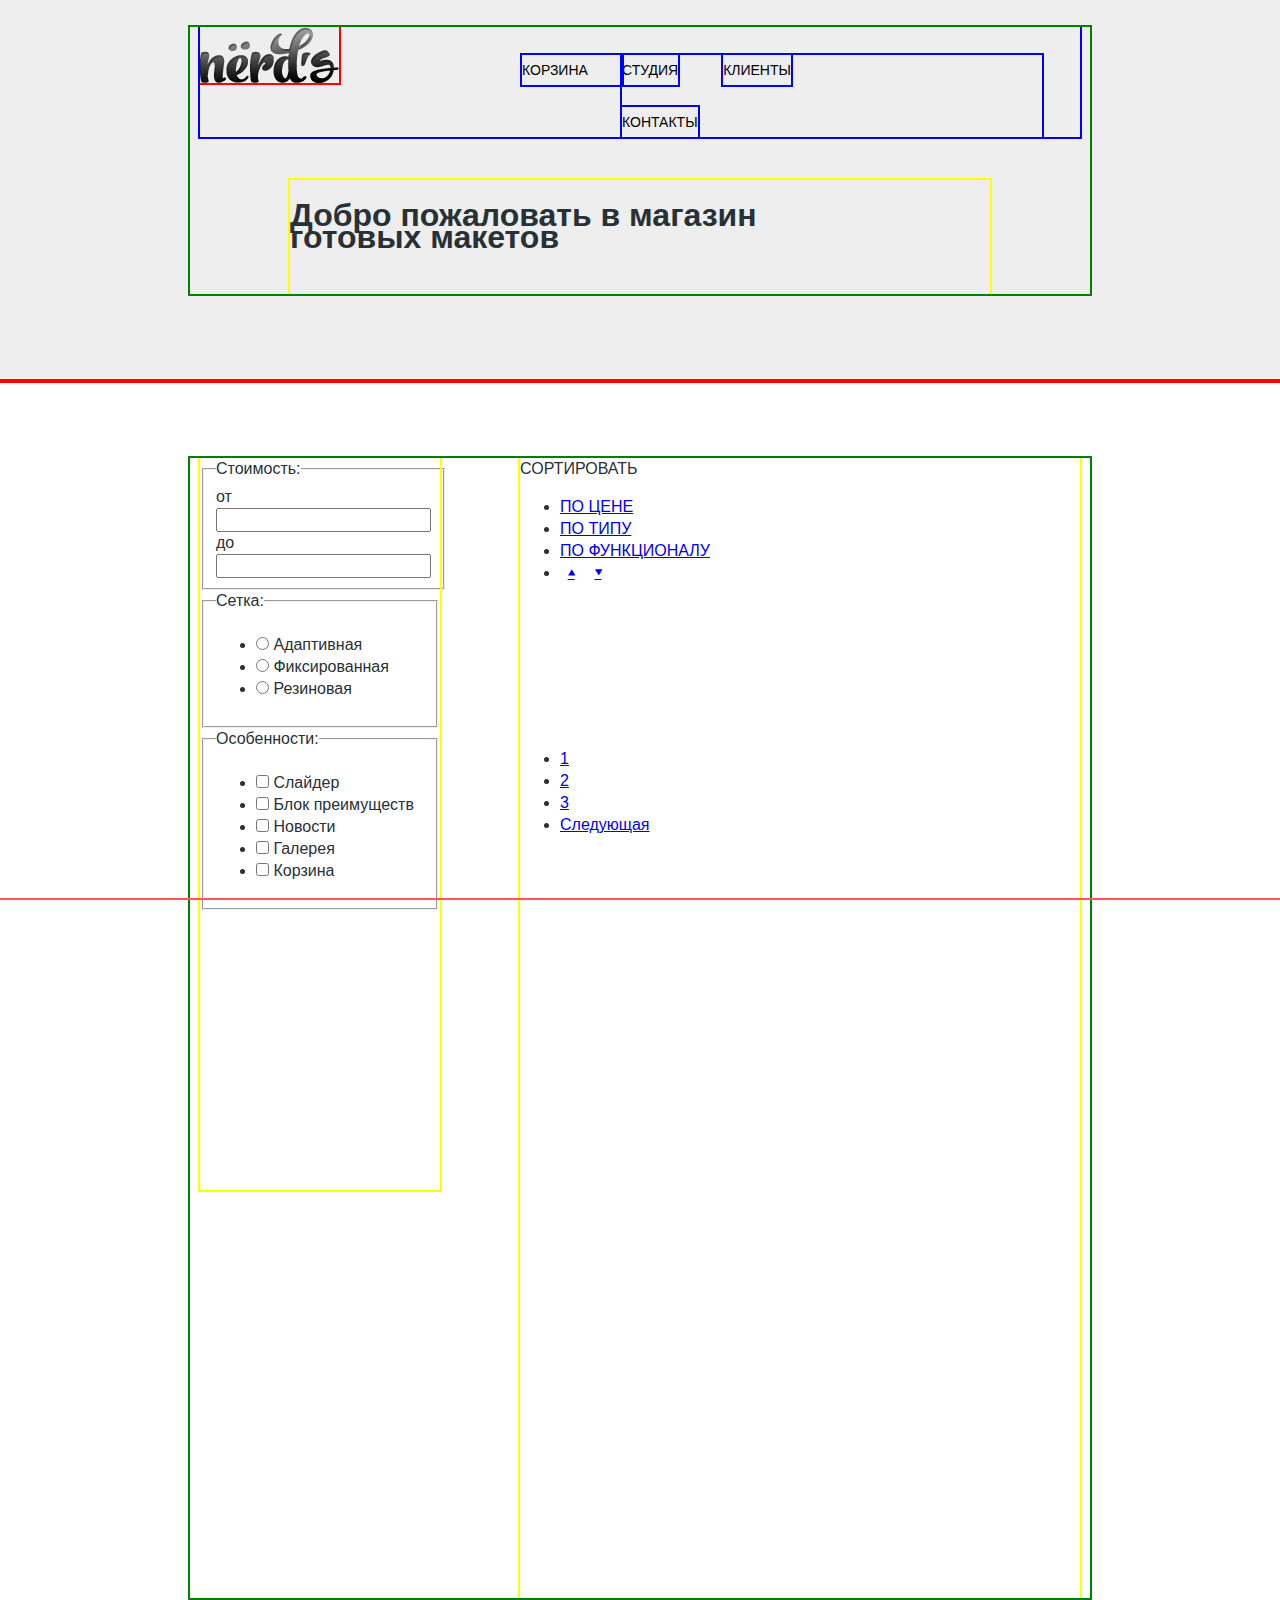
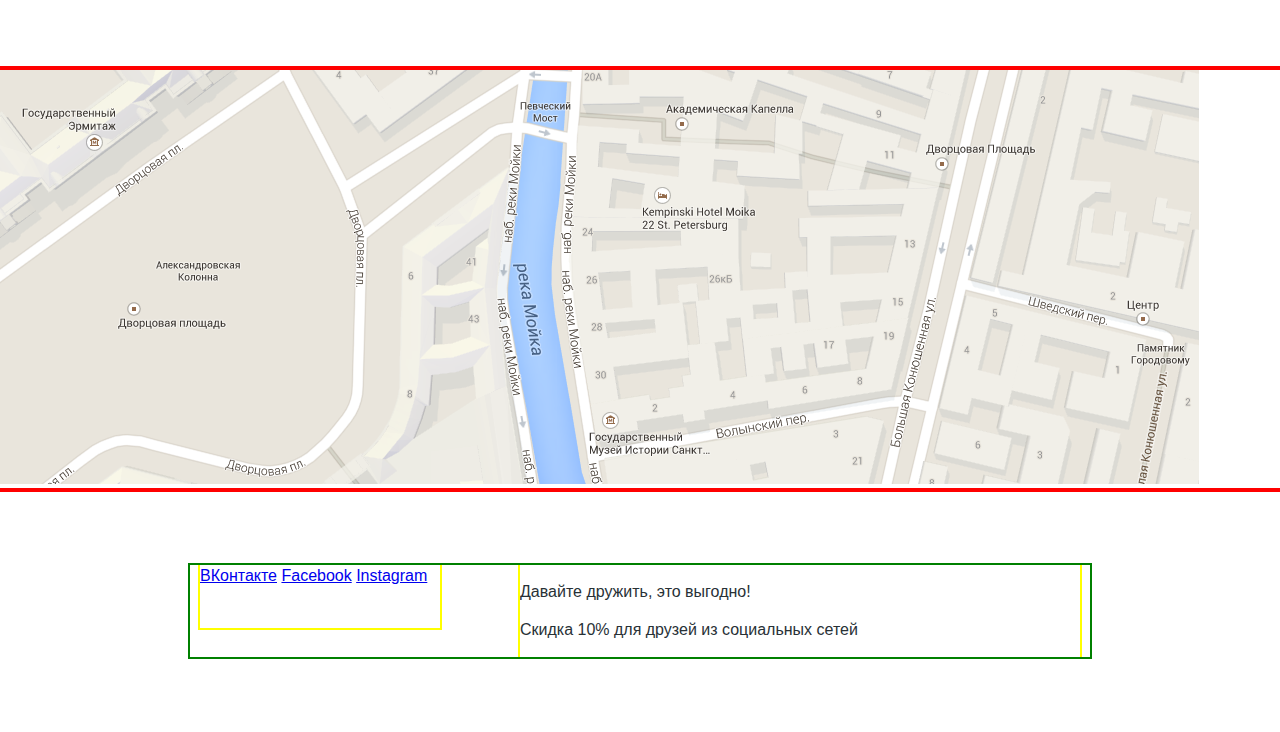
==== catalog.html @ 3a25d5b8 "Add slider" ====
<!DOCTYPE html>
<html lang="ru">
<head>
    <meta charset="UTF-8">
    <link href="css/normalize.css" rel="stylesheet">
    <link href="css/style.css" rel="stylesheet">
    <title>Веб студия Nerds</title>
</head>
<body class="page-inner">
<header class="page-header">
    <div class="container">
        <nav class="main-nav clearfix">
            <div class="main-nav__logo">
                <a href="index.html" title="На  главную">
                    <img src="images/logo.png" height="56" width="139" alt="Logotype">
                </a>
            </div>
            <ul class="main-nav__items">
                <li class="main-nav__item">
                    <a href="">Студия</a>
                </li>
                <li class="main-nav__item">
                    <a href="#">Клиенты</a>
                </li>
                <li class="main-nav__item--active">
                    <span>Магазин</span>
                </li>
                <li class="main-nav__item">
                    <a href="#">Контакты</a>
                </li>
            </ul>
            <ul class="main-nav__user-items">
                <li class="main-nav__user-item">
                    <a href="#">Корзина</a>
                </li>
            </ul>
        </nav>
        <h1 class="page-header__title">
            Добро пожаловать в магазин<br>готовых макетов
        </h1>
    </div>
</header>
<main>
    <section class="site-selection">
        <div class="container clearfix">
            <div class="option">
                <form action="formdata.php" method="post" name="option__form">

                    <!-- -->
                    <fieldset class="option__range">
                        <legend class="option__title">Стоимость:</legend>
                        <div class="range__view">

                        </div>
                        <div class="option__range-borders">
                            <label>от <input type="number" class="range__value"></label>
                            <label>до <input type="number" class="range__value"></label>
                        </div>
                    </fieldset>

                    <!-- grid-block-->
                    <fieldset class="option__grid-block">
                        <legend class="option__title">Сетка:</legend>
                        <ul class="option__items">
                            <li class="option__item">
                                <label class="option__grid-label">
                                    <input class="option__grid-toggle" type="radio" name="grid">
                                    <span class="option__grid-indicator"></span>
                                    <span class="option__grid-name">Адаптивная</span>
                                </label>
                            </li>
                            <li class="option__item">
                                <label class="option__grid-label">
                                    <input class="option__grid-toggle" type="radio" name="grid">
                                    <span class="option__grid-indicator"></span>
                                    <span class="option__grid-name">Фиксированная</span>
                                </label>
                            </li>
                            <li class="option__item">
                                <label class="option__grid-label">
                                    <input class="option__grid-toggle" type="radio" name="grid">
                                    <span class="option__grid-indicator"></span>
                                    <span class="option__grid-name">Резиновая</span>
                                </label>
                            </li>
                        </ul>
                    </fieldset>

                    <!-- feature-block-->
                    <fieldset class="option__feature-block">
                        <legend class="option__title">Особенности:</legend>
                        <ul class="option__items">
                            <li class="option__item">
                                <label class="option__feature-label">
                                    <input class="option__feature-checkbox" type="checkbox" name="">
                                    <span class="option__feature-indicator"></span>
                                    <span class="option__features-name">Слайдер</span>
                                </label>
                            </li>
                            <li class="option__item">
                                <label class="option__feature-label">
                                    <input class="option__feature-checkbox" type="checkbox" name="">
                                    <span class="option__feature-indicator"></span>
                                    <span class="option__features-name">Блок преимуществ</span>
                                </label>
                            </li>
                            <li class="option__item">
                                <label class="option__feature-label">
                                    <input class="option__feature-checkbox" type="checkbox" name="">
                                    <span class="option__feature-indicator"></span>
                                    <span class="option__features-name">Новости</span>
                                </label>
                            </li>
                            <li class="option__item">
                                <label class="option__feature-label">
                                    <input class="option__feature-checkbox" type="checkbox" name="">
                                    <span class="option__feature-indicator"></span>
                                    <span class="option__features-name">Галерея</span>
                                </label>
                            </li>
                            <li class="option__item">
                                <label class="option__feature-label">
                                    <input class="option__feature-checkbox" type="checkbox" name="">
                                    <span class="option__feature-indicator"></span>
                                    <span class="option__features-name">Корзина</span>
                                </label>
                            </li>
                        </ul>
                    </fieldset>

                    <a href="" class="btn form-btn">ПОКАЗАТЬ</a>
                </form>
            </div>
            <div class="example">
                <div class="sort">
                    <div class="sort__title">
                        СОРТИРОВАТЬ
                    </div>
                    <ul class="sort__items">
                        <li class="sort__item">
                            <a href="#">ПО ЦЕНЕ</a>
                        </li>
                        <li class="sort__item">
                            <a href="#">ПО ТИПУ</a>
                        </li>
                        <li class="sort__item">
                            <a href="#">ПО ФУНКЦИОНАЛУ</a>
                        </li>
                        <li class="sort__item">
                        <span>
                            <a href="#" class="icon-up-dir"></a>
                        </span>
                            <span>
                            <a href="#" class="icon-down-dir"></a>
                        </span>
                        </li>
                    </ul>
                </div>
                <div class="example__items">
                    <div class="example__item">
                        <a href="#">
                            <img class="example__img" src="images/" alt="" height="" width="">
                        </a>
                    </div>
                    <div class="example__item">
                        <a href="#">
                            <img class="example__img" src="images/" alt="" height="" width="">
                        </a>
                    </div>
                    <div class="example__item">
                        <a href="#">
                            <img class="example__img" src="images/" alt="" height="" width="">
                        </a>
                    </div>
                    <div class="example__item">
                        <a href="#">
                            <img class="example__img" src="images/" alt="" height="" width="">
                        </a>
                    </div>
                    <div class="example__item">
                        <a href="#">
                            <img class="example__img" src="images/" alt="" height="" width="">
                        </a>
                    </div>
                    <div class="example__item">
                        <a href="#">
                            <img class="example__img" src="images/" alt="" height="" width="">
                        </a>
                    </div>
                </div>
                <div class="pagination">
                    <ul class="pagination__items">
                        <li class="pagination__item">
                            <a href="#">1</a>
                        </li>
                        <li class="pagination__item">
                            <a href="#">2</a>
                        </li>
                        <li class="pagination__item">
                            <a href="#">3</a>
                        </li>
                        <li class="pagination__item">
                            <a href="#">Следующая</a>
                        </li>
                    </ul>
                </div>
            </div>
        </div>
    </section>
</main>
<div class="map">
    <img src="images/map.png" alt="Map address" height="416" width="1199">
</div>

<footer class="page-footer">
    <div class="container clearfix">
        <section class="footer-social">
            <a href="#" class="social-btn social-btn__vk">ВКонтакте</a>
            <a href="#" class="social-btn social-btn__fb">Facebook</a>
            <a href="#" class="social-btn social-btn__inst">Instagram</a>
        </section>
        <div class="page-footer__discount">
            <p class="footer-discount__title">Давайте дружить, это выгодно!</p>
            <p class="footer-discount__content">Скидка 10% для друзей из социальных сетей</p>
        </div>
    </div>
</footer>
</body>
</html>
---- css/style.css ----
/*------------ Fonts ------------*/
@font-face {
    font-weight: normal;
    font-style: normal;

    font-family: "symbols-nerds";
    src: url("../fonts/symbols/symbols-nerds.woff") format("woff"),
    url("../fonts/symbols/symbols-nerds.woff2") format("woff2");
}

[class^="icon-"]::before,
[class*=" icon-"]::before {
    display: inline-block;
    width: 1em;
    margin-right: 0.2em;
    margin-left: 0.2em;

    font-weight: normal;
    line-height: 1em;
    font-family: "symbols-nerds";
    text-align: center;
    text-transform: none;
    text-decoration: inherit;
    font-style: normal;
    font-variant: normal;

    speak: none;
}

.icon-basket::before { content: "\62"; } /* "b" */
.icon-facebook::before { content: "\66"; } /* "f" */
.icon-twitter::before { content: "\74"; } /* "t" */
.icon-vk::before { content: "\76"; } /* "v" */
.icon-up-dir::before { content: "\25b2"; } /* "▲" */
.icon-down-dir::before { content: "\25bc"; } /* "▼" */
.icon-circle::before { content: "\25cb"; } /* "○" */
.icon-circle-dot::before { content: "\25cf"; } /* "●" */
.icon-check-off::before { content: "\2610"; } /* "☐" */
.icon-check-on::before { content: "\2611"; } /* "☑" */
.icon-instagramm::before { content: "📷"; } /* "\1f4f7" */



/*------------- scaffolder -----------------*/
html,
body {
    min-width: 900px;
    font-family: 'Roboto', 'Arial', sans-serif;
    color: #283136;
    line-height: 22px;
    font-size: 16px;
    font-weight: 500;
    background-color: #fff;
}

/*центровщик*/
.container{
    width: 880px;
    padding: 0 10px;
    margin: 0 auto;
    outline: 2px solid green;
}

.clearfix::after{
    content: "";
    display: table;
    clear: both;
}




/*------------header--------------*/
.page-header{
    padding-top: 27px;
    padding-bottom: 1px;
    background-color: #eee;
    outline: 2px solid red;
}

.main-nav{
    margin-bottom: 43px;
    outline: 2px solid blue;
}

.main-nav__logo{
    float: left;
    height: 56px;
    width: 139px;
    outline: 2px solid red;
}

.main-nav__logo img{
    height: 56px;
    width: 139px;
}

.main-nav__items{
    float: right;
    min-width: 420px;
    margin: 28px 38px 0 0;
    padding: 0;
    list-style: none;
    font-size: 0;
    outline: 2px solid blue;
}

.main-nav__item{
    display: inline-block;
    vertical-align: top;
    margin-right: 45px;
}

.main-nav__item:last-child{
    margin-right: 0;
}

.main-nav__item a{
    display: block;
    cursor: pointer;
    font-size: 14px;
    line-height: 30px;
    text-transform: uppercase;
    color: #000;
    text-decoration: none;
    outline: 2px solid blue;
}


.main-nav__item a:hover{
    color: #fb565a;
}

.main-nav__item a:active{
    color: #000;
    opacity: .4;
}

.main-nav__item span{
    display: block;
    position: relative;
    font-size: 14px;
    line-height: 30px;
    text-transform: uppercase;
    color: #000;
    text-decoration: none;
    outline: 2px solid blue;
}

.main-nav__item--active span::after,
.main-nav__item--active a::after{
    content: "";
    position: absolute;
    bottom: 0;
    left: 0;
    height: 2px;
    width: 100%;
    background-color: #fb565a;
}


.main-nav__user-items{
    float: right;
    width: 100px;
    margin: 28px 0 0 0;
    padding: 0;
    list-style: none;
    outline: 2px solid blue;
}

.main-nav__item{
    display: inline-block;
    vertical-align: top;
}

.main-nav__user-item a{
    display: block;
    cursor: pointer;
    font-size: 14px;
    line-height: 30px;
    text-transform: uppercase;
    color: #000;
    text-decoration: none;
    outline: 2px solid blue;
}

.main-nav__user-item a:hover {
    color: #fb565a;
}

.main-nav__user-item a:active {
    opacity: .4;
}

.main-nav__user-item .icon-basket{
    margin-right: 15px;
    line-height: 30px;
    font-size: 14px;
    color: #a6a6a6;
}

.main-nav__user-item a:hover .icon-basket{
    color: #fb565a;
}


.main-nav__user-item a:active .icon-basket{
    color: #000000;
    opacity: .4;
}


.page-header__title{
    width: 700px;
    min-height: 90px;
    padding-top: 24px;
    margin: 0 auto 86px;
    outline: 2px solid yellow;
}

/*===========slider============*/
.slider{
    position: relative;
    min-height: 310px;
    overflow: hidden;
    outline: 2px solid yellow;
}

.slide__title{
    font-size: 36px;
    line-height: 36px;
    font-weight: 500;
    margin: 30px 0 18px 0;
    padding: 0;
}

.slide__content{
    font-size: 16px;
    line-height: 22px;
    font-weight: 500;
    margin: 0 0 27px 0;
    padding: 0;
}

.btn{
    display: inline-block;
    vertical-align: top;
    border: 0;
    outline: 0;
    text-decoration: none;
    color: #fff;
    line-height: 18px;
    font-family: "Roboto", "Arial", sans-serif;
    font-size: 12px;
    font-weight: 500;
    text-align: center;
    padding: 10px;
    cursor: pointer;
    text-transform: uppercase;
    border-radius: 2px;
}

.btn--slider{
    width: 220px;
    background-color: #fb565a;
}

.slider__input{
    display: none;
}

.slide{
    position: absolute;
    height: 100%;
    width: 480px;
    padding-right: 400px;
    opacity: 0;
    transition: opacity 1s;
}

.slide__one{
    background: url('../images/slide-1.png') no-repeat right 10px;
}

.slide__two{
    background: url('../images/slide-2.png') no-repeat 640px 13px;
}

.slide__three{
    background: url('../images/slide-3.png') no-repeat right -10px;
}


.slider__input:checked + .slide{
    opacity: 1;
}


.slider-toggles{
    position: absolute;
    top: 205px;
    height: 10px;
    left: 406px;
    z-index: 120;
    font-size: 0;
    outline: 2px solid red;
}

.slider__toggle{
    margin-right: 10px;
}

.slider__toggle span{
    display: inline-block;
    position: relative;
    border-radius: 50%;
    height: 10px;
    width: 10px;
    background-color: #fff;
    margin-right: 9px;
    cursor: pointer;
}

.slider__toggle span:last-child{
    margin-right: 0;
}

#slide-1:checked ~ .slider-toggles .slider__indicator-1::after,
#slide-2:checked ~ .slider-toggles .slider__indicator-2::after,
#slide-3:checked ~ .slider-toggles .slider__indicator-3::after{
    content: "";
    position: absolute;
    top: 3px;
    left: 3px;
    width: 4px;
    height: 4px;
    border-radius: 50%;
    background-color: #c1c1c1;
}

/*------------main--------------*/
main{
    padding-top: 80px;
    padding-bottom: 85px;
    outline: 2px solid red;
}

.page-inner main{
    padding-top: 77px;
    padding-bottom: 70px;
}


/*----------- features -------------*/
.features{
    padding-bottom: 80px;
    margin-bottom: 58px;
    border-bottom: 2px solid #eeeeee;
    outline: 2px solid blue;
}

.feature__item{
    float: left;
    width: 240px;
    min-height: 300px;
    margin-right: 80px;
    outline: 2px solid yellow;
}

.feature__item:last-child{
    margin-right: 0;
}


/*index-content*/

.index-content{
    min-height: 344px;
    padding-bottom: 36px;
    margin-bottom: 46px;
    border-bottom: 2px solid #eeeeee;
    outline: 2px solid blue;
}

.content-column{
    margin-bottom: 45px;
    outline: 2px solid blue;
}

.content-column__left{
    float: left;
    width: 590px;
    min-height: 144px;
    outline: 2px solid yellow;
}

.content-column__right{
    float: right;
    width: 240px;
    min-height: 144px;
    outline: 2px solid yellow;
}

.logo{
    outline: 2px solid blue;
}

.logo__item{
    float: left;
    min-height: 90px;
    width: 220px;
    margin-right: 100px;
    margin-bottom: 33px;
    outline: 2px solid yellow;
}

.logo__item:last-child{
    margin-right: 20px;
}

/*------------map--------------*/
.map{
    min-height: 416px;
    width: 100%;
    outline: 2px solid red;
}

/*------------footer--------------*/
.page-footer{
    padding: 75px 0;
    outline: 2px solid red;
}

.footer-social{
    float: left;
    min-height: 63px;
    width: 240px;
    outline: 2px solid yellow;
}

.page-footer__discount{
    float: right;
    min-height: 63px;
    width: 560px;
    outline: 2px solid yellow;
}

.option{
    float: left;
    min-height: 732px;
    width: 240px;
    outline: 2px solid yellow;
}

.example{
    float: right;
    min-height: 1140px;
    width: 560px;
    outline: 2px solid yellow;
}
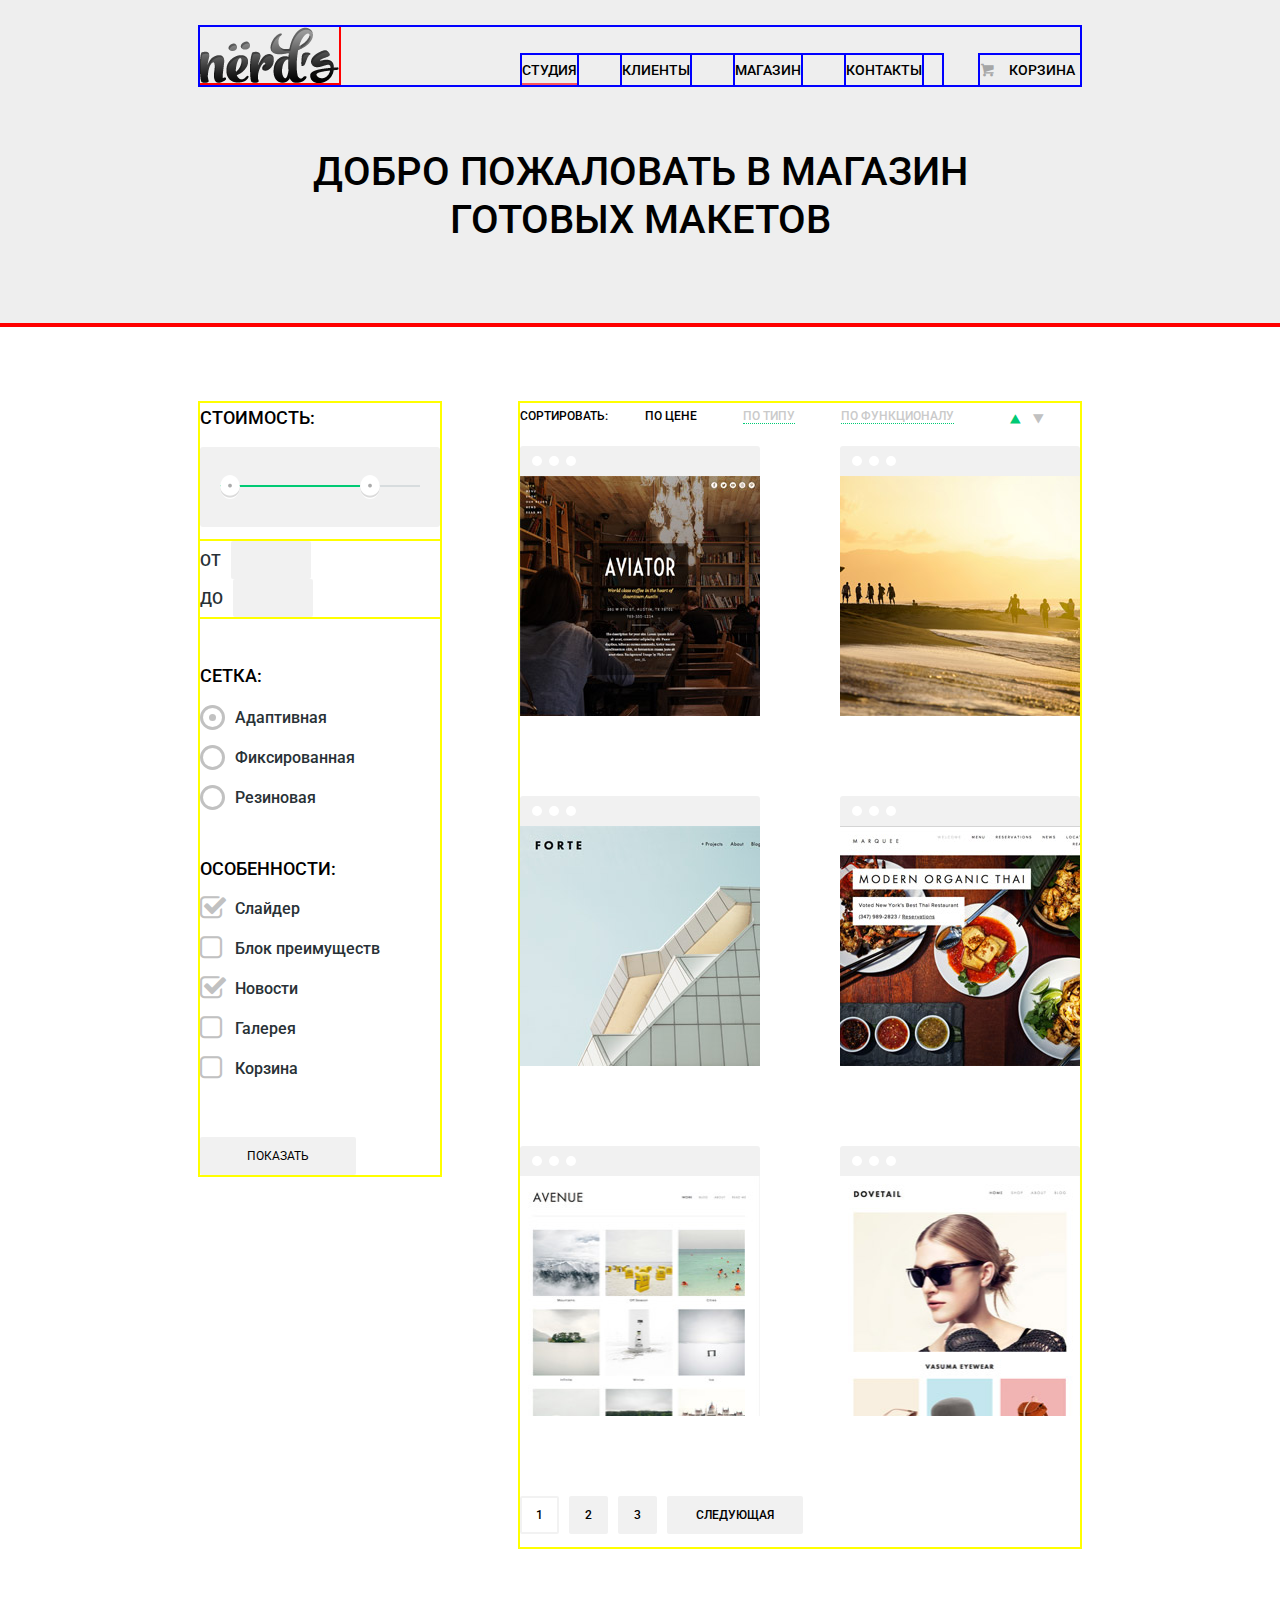
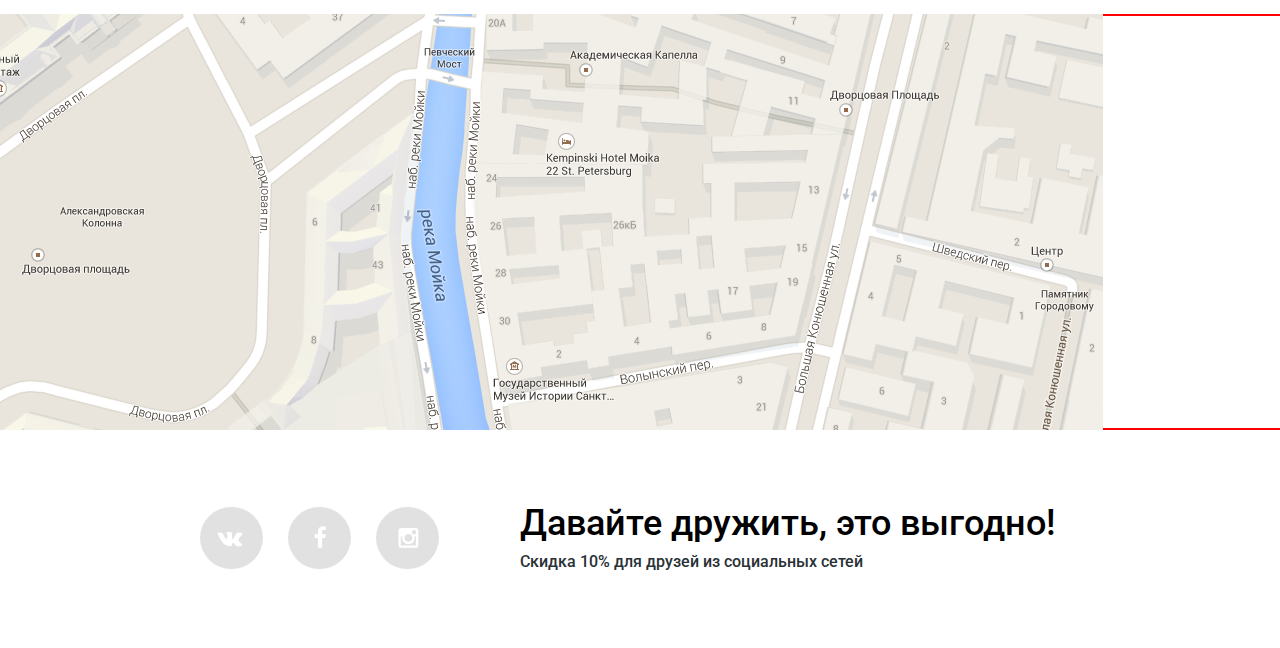
==== commit d878e963: "Step-by-step design of the elements" ====
--- a/catalog.html
+++ b/catalog.html
@@ -3,68 +3,75 @@
 <head>
     <meta charset="UTF-8">
     <link href="css/normalize.css" rel="stylesheet">
+    <link href="https://fonts.googleapis.com/css?family=Roboto:500&amp;subset=cyrillic" rel="stylesheet">
     <link href="css/style.css" rel="stylesheet">
     <title>Веб студия Nerds</title>
 </head>
-<body class="page-inner">
+<body class="inner-page">
 <header class="page-header">
     <div class="container">
         <nav class="main-nav clearfix">
+
             <div class="main-nav__logo">
-                <a href="index.html" title="На  главную">
-                    <img src="images/logo.png" height="56" width="139" alt="Logotype">
-                </a>
+                <a href="index.html" title="На  главную"><img src="images/logo.png" height="56" width="139" alt="Logotype"></a>
             </div>
+
+            <ul class="main-nav__user-items">
+                <li class="main-nav__user-item">
+                    <a href="#"><i class="icon-basket"></i>Корзина</a>
+                </li>
+            </ul>
+
             <ul class="main-nav__items">
-                <li class="main-nav__item">
-                    <a href="">Студия</a>
+                <li class="main-nav__item  main-nav__item--active">
+                    <span>Студия</span>
                 </li>
                 <li class="main-nav__item">
                     <a href="#">Клиенты</a>
                 </li>
-                <li class="main-nav__item--active">
-                    <span>Магазин</span>
+                <li class="main-nav__item">
+                    <a href="catalog.html">Магазин</a>
                 </li>
                 <li class="main-nav__item">
                     <a href="#">Контакты</a>
                 </li>
             </ul>
-            <ul class="main-nav__user-items">
-                <li class="main-nav__user-item">
-                    <a href="#">Корзина</a>
-                </li>
-            </ul>
+
         </nav>
         <h1 class="page-header__title">
             Добро пожаловать в магазин<br>готовых макетов
         </h1>
     </div>
 </header>
+
 <main>
     <section class="site-selection">
         <div class="container clearfix">
-            <div class="option">
+            <div class="options">
                 <form action="formdata.php" method="post" name="option__form">
 
-                    <!-- -->
-                    <fieldset class="option__range">
+                    <!-- range -->
+                    <fieldset class="option">
                         <legend class="option__title">Стоимость:</legend>
                         <div class="range__view">
-
+                            <div class="range__thumb">
+                                <div class="range__min"></div>
+                                <div class="range__max"></div>
+                            </div>
                         </div>
                         <div class="option__range-borders">
-                            <label>от <input type="number" class="range__value"></label>
-                            <label>до <input type="number" class="range__value"></label>
+                            <label><span>от</span> <input type="number" class="range__value"></label>
+                            <label><span>до</span> <input type="number" class="range__value"></label>
                         </div>
                     </fieldset>
 
                     <!-- grid-block-->
-                    <fieldset class="option__grid-block">
+                    <fieldset class="option">
                         <legend class="option__title">Сетка:</legend>
                         <ul class="option__items">
                             <li class="option__item">
                                 <label class="option__grid-label">
-                                    <input class="option__grid-toggle" type="radio" name="grid">
+                                    <input class="option__grid-toggle" type="radio" name="grid" checked>
                                     <span class="option__grid-indicator"></span>
                                     <span class="option__grid-name">Адаптивная</span>
                                 </label>
@@ -87,43 +94,28 @@
                     </fieldset>
 
                     <!-- feature-block-->
-                    <fieldset class="option__feature-block">
+                    <fieldset class="option">
                         <legend class="option__title">Особенности:</legend>
                         <ul class="option__items">
                             <li class="option__item">
-                                <label class="option__feature-label">
-                                    <input class="option__feature-checkbox" type="checkbox" name="">
-                                    <span class="option__feature-indicator"></span>
-                                    <span class="option__features-name">Слайдер</span>
-                                </label>
-                            </li>
-                            <li class="option__item">
-                                <label class="option__feature-label">
-                                    <input class="option__feature-checkbox" type="checkbox" name="">
-                                    <span class="option__feature-indicator"></span>
-                                    <span class="option__features-name">Блок преимуществ</span>
-                                </label>
-                            </li>
-                            <li class="option__item">
-                                <label class="option__feature-label">
-                                    <input class="option__feature-checkbox" type="checkbox" name="">
-                                    <span class="option__feature-indicator"></span>
-                                    <span class="option__features-name">Новости</span>
-                                </label>
-                            </li>
-                            <li class="option__item">
-                                <label class="option__feature-label">
-                                    <input class="option__feature-checkbox" type="checkbox" name="">
-                                    <span class="option__feature-indicator"></span>
-                                    <span class="option__features-name">Галерея</span>
-                                </label>
-                            </li>
-                            <li class="option__item">
-                                <label class="option__feature-label">
-                                    <input class="option__feature-checkbox" type="checkbox" name="">
-                                    <span class="option__feature-indicator"></span>
-                                    <span class="option__features-name">Корзина</span>
-                                </label>
+                                <input class="option__feature-checkbox" id="slider" type="checkbox" name="" checked>
+                                <label class="option__feature-label" for="slider">Слайдер</label>
+                            </li>
+                            <li class="option__item">
+                                <input class="option__feature-checkbox" id="advantage" type="checkbox" name="">
+                                <label class="option__feature-label" for="advantage">Блок преимуществ</label>
+                            </li>
+                            <li class="option__item">
+                                <input class="option__feature-checkbox" id="news" type="checkbox" name="" checked>
+                                <label class="option__feature-label" for="news">Новости</label>
+                            </li>
+                            <li class="option__item">
+                                <input class="option__feature-checkbox" id="gallery" type="checkbox" name="">
+                                <label class="option__feature-label" for="gallery">Галерея</label>
+                            </li>
+                            <li class="option__item">
+                                <input class="option__feature-checkbox" id="basket" type="checkbox" name="">
+                                <label class="option__feature-label" for="basket">Корзина</label>
                             </li>
                         </ul>
                     </fieldset>
@@ -134,11 +126,11 @@
             <div class="example">
                 <div class="sort">
                     <div class="sort__title">
-                        СОРТИРОВАТЬ
+                        СОРТИРОВАТЬ:
                     </div>
                     <ul class="sort__items">
                         <li class="sort__item">
-                            <a href="#">ПО ЦЕНЕ</a>
+                            <span class="active">ПО ЦЕНЕ</span>
                         </li>
                         <li class="sort__item">
                             <a href="#">ПО ТИПУ</a>
@@ -146,52 +138,95 @@
                         <li class="sort__item">
                             <a href="#">ПО ФУНКЦИОНАЛУ</a>
                         </li>
-                        <li class="sort__item">
-                        <span>
-                            <a href="#" class="icon-up-dir"></a>
-                        </span>
-                            <span>
+                    </ul>
+
+
+                    <ul class="sort__toggle-items">
+                        <li class="sort__toggle-item">
+                            <span class="icon-up-dir  active"></span>
+                        </li>
+                        <li class="sort__toggle-item">
                             <a href="#" class="icon-down-dir"></a>
-                        </span>
                         </li>
                     </ul>
                 </div>
+
                 <div class="example__items">
                     <div class="example__item">
-                        <a href="#">
-                            <img class="example__img" src="images/" alt="" height="" width="">
-                        </a>
-                    </div>
-                    <div class="example__item">
-                        <a href="#">
-                            <img class="example__img" src="images/" alt="" height="" width="">
-                        </a>
-                    </div>
-                    <div class="example__item">
-                        <a href="#">
-                            <img class="example__img" src="images/" alt="" height="" width="">
-                        </a>
-                    </div>
-                    <div class="example__item">
-                        <a href="#">
-                            <img class="example__img" src="images/" alt="" height="" width="">
-                        </a>
-                    </div>
-                    <div class="example__item">
-                        <a href="#">
-                            <img class="example__img" src="images/" alt="" height="" width="">
-                        </a>
-                    </div>
-                    <div class="example__item">
-                        <a href="#">
-                            <img class="example__img" src="images/" alt="" height="" width="">
+                        <div class="example__item-info">
+                            <div class="example__item-title">AVIATOR</div>
+                            <p class="example__item-content">Одностраничный макет с авторским дизайном</p>
+                            <a class="btn btn--example-item" href="#">8000 P.</a>
+                        </div>
+                        <a href="#">
+                            <div class="example__item-header">
+                                <div></div>
+                                <div></div>
+                                <div></div>
+                            </div>
+                            <img class="example__img" src="images/Aviator.jpg" alt="Aviator" height="240" width="240">
+                        </a>
+                    </div>
+                    <div class="example__item">
+                        <div class="example__item-info">
+                            <div class="example__item-title">Sunset</div>
+                            <p class="example__item-content">Интернет-магазин с личным кабинетом</p>
+                            <a class="btn btn--example-item" href="#">10000 P.</a>
+                        </div>
+                        <a href="#">
+                            <div class="example__item-header">
+                                <div></div>
+                                <div></div>
+                                <div></div>
+                            </div>
+                            <img class="example__img" src="images/Sunset.jpg" alt="Sunset" height="240" width="240">
+                        </a>
+                    </div>
+                    <div class="example__item">
+                        <a href="#">
+                            <div class="example__item-header">
+                                <div></div>
+                                <div></div>
+                                <div></div>
+                            </div>
+                            <img class="example__img" src="images/Forte.jpg" alt="Forte" height="240" width="240">
+                        </a>
+                    </div>
+                    <div class="example__item">
+                        <a href="#">
+                            <div class="example__item-header">
+                                <div></div>
+                                <div></div>
+                                <div></div>
+                            </div>
+                            <img class="example__img" src="images/Marq.jpg" alt="Marq" height="240" width="240">
+                        </a>
+                    </div>
+                    <div class="example__item">
+                        <a href="#">
+                            <div class="example__item-header">
+                                <div></div>
+                                <div></div>
+                                <div></div>
+                            </div>
+                            <img class="example__img" src="images/Avenue.jpg" alt="Avenue" height="240" width="239">
+                        </a>
+                    </div>
+                    <div class="example__item">
+                        <a href="#">
+                            <div class="example__item-header">
+                                <div></div>
+                                <div></div>
+                                <div></div>
+                            </div>
+                            <img class="example__img" src="images/Dovetail.jpg" alt="Dovetail" height="240" width="239">
                         </a>
                     </div>
                 </div>
                 <div class="pagination">
                     <ul class="pagination__items">
                         <li class="pagination__item">
-                            <a href="#">1</a>
+                            <span>1</span>
                         </li>
                         <li class="pagination__item">
                             <a href="#">2</a>
@@ -208,6 +243,8 @@
         </div>
     </section>
 </main>
+
+
 <div class="map">
     <img src="images/map.png" alt="Map address" height="416" width="1199">
 </div>
@@ -215,9 +252,9 @@
 <footer class="page-footer">
     <div class="container clearfix">
         <section class="footer-social">
-            <a href="#" class="social-btn social-btn__vk">ВКонтакте</a>
-            <a href="#" class="social-btn social-btn__fb">Facebook</a>
-            <a href="#" class="social-btn social-btn__inst">Instagram</a>
+            <a href="#" class="social-btn social-btn--vk">ВКонтакте</a>
+            <a href="#" class="social-btn social-btn--fb">Facebook</a>
+            <a href="#" class="social-btn social-btn--inst">Instagram</a>
         </section>
         <div class="page-footer__discount">
             <p class="footer-discount__title">Давайте дружить, это выгодно!</p>
--- a/css/style.css
+++ b/css/style.css
@@ -12,8 +12,8 @@
 [class*=" icon-"]::before {
     display: inline-block;
     width: 1em;
-    margin-right: 0.2em;
-    margin-left: 0.2em;
+    margin-right: 0em;
+    margin-left: 0em;
 
     font-weight: normal;
     line-height: 1em;
@@ -58,7 +58,6 @@
     width: 880px;
     padding: 0 10px;
     margin: 0 auto;
-    outline: 2px solid green;
 }
 
 .clearfix::after{
@@ -158,7 +157,6 @@
     background-color: #fb565a;
 }
 
-
 .main-nav__user-items{
     float: right;
     width: 100px;
@@ -209,15 +207,6 @@
     opacity: .4;
 }
 
-
-.page-header__title{
-    width: 700px;
-    min-height: 90px;
-    padding-top: 24px;
-    margin: 0 auto 86px;
-    outline: 2px solid yellow;
-}
-
 /*===========slider============*/
 .slider{
     position: relative;
@@ -246,6 +235,7 @@
     display: inline-block;
     vertical-align: top;
     border: 0;
+    box-sizing: border-box;
     outline: 0;
     text-decoration: none;
     color: #fff;
@@ -261,7 +251,7 @@
 }
 
 .btn--slider{
-    width: 220px;
+    width: 240px;
     background-color: #fb565a;
 }
 
@@ -271,11 +261,9 @@
 
 .slide{
     position: absolute;
-    height: 100%;
     width: 480px;
     padding-right: 400px;
     opacity: 0;
-    transition: opacity 1s;
 }
 
 .slide__one{
@@ -340,7 +328,7 @@
 
 /*------------main--------------*/
 main{
-    padding-top: 80px;
+    padding-top: 78px;
     padding-bottom: 85px;
     outline: 2px solid red;
 }
@@ -362,7 +350,6 @@
 .feature__item{
     float: left;
     width: 240px;
-    min-height: 300px;
     margin-right: 80px;
     outline: 2px solid yellow;
 }
@@ -371,58 +358,251 @@
     margin-right: 0;
 }
 
+.feature__icon{
+    height: 124px;
+    width: 240px;
+    margin-bottom: 23px;
+}
+
+.feature__icon img{
+    height: 124px;
+    width: 240px;
+}
+
+.feature__title{
+    line-height: 30px;
+    font-size: 18px;
+    color: #000;
+    font-family: "Roboto", "Arial", sans-serif;
+    text-transform: uppercase;
+    font-weight: 500;
+    margin: 0 0 14px 0;
+    padding: 0;
+}
+
+.feature__description{
+    line-height: 22px;
+    font-size: 15px;
+    color: #283136;
+    font-family: "Roboto", "Arial", sans-serif;
+    font-weight: 500;
+    margin: 0 0 26px 0;
+    padding: 0;
+}
+
+.btn--feature{
+    width: 140px;
+}
+
+.btn--sites{
+    background-color: #fb565a;;
+}
+
+.btn--apps{
+    background-color: #00ca74;
+}
+
+.btn--presentation{
+    background-color: #efc84a;
+}
+
 
 /*index-content*/
 
 .index-content{
-    min-height: 344px;
-    padding-bottom: 36px;
     margin-bottom: 46px;
-    border-bottom: 2px solid #eeeeee;
-    outline: 2px solid blue;
 }
 
 .content-column{
-    margin-bottom: 45px;
+    margin-bottom: 28px;
     outline: 2px solid blue;
 }
 
 .content-column__left{
     float: left;
     width: 590px;
-    min-height: 144px;
-    outline: 2px solid yellow;
 }
 
 .content-column__right{
     float: right;
     width: 240px;
-    min-height: 144px;
-    outline: 2px solid yellow;
-}
-
+}
+
+.index-content__title{
+    line-height: 36px;
+    font-size: 36px;
+    color: #000;
+    font-family: "Roboto", "Arial", sans-serif;
+    font-weight: 500;
+    margin: 11px 0 17px 0;
+    padding: 0;
+}
+
+.index-content__text{
+    line-height: 22px;
+    font-size: 16px;
+    color: #283136;
+    font-family: "Roboto", "Arial", sans-serif;
+    font-weight: 500;
+    margin: 0 0 17px 0;
+    padding: 0;
+}
+
+.content-column__logo-since{
+    text-align: center;
+    font-size: 0;
+}
+
+.content-column__logo-since img{
+    height: 75px;
+    width: 187px;
+    margin-bottom: 17px;
+}
+
+.content-column__logo-label{
+    text-align: center;
+}
+
+.content-column__logo-label span{
+    position: relative;
+    text-align: center;
+    line-height: 20px;
+    font-size: 16px;
+    z-index: 2;
+    color: #000;
+    font-family: "Roboto", "Arial", sans-serif;
+    font-weight: 500;
+    padding: 0 14px;
+    background-color: #fff;
+    text-transform: uppercase;
+}
+
+.content-column__logo-label::after{
+    content: "";
+
+    position: relative;
+    z-index: 1;
+
+    display: block;
+    bottom: 17px;
+
+    border-bottom: 2px solid #eee;
+}
+
+
+.working-conditions{
+    border-bottom: 2px solid #eeeeee;
+    padding-bottom: 23px;
+}
+
+.working-conditions--left{
+    width: 560px;
+    float: left;
+}
+
+.working-conditions--right{
+    width: 240px;
+    float: right;
+}
+
+.working-conditions__title{
+    line-height: 22px;
+    font-size: 16px;
+    color: #283136;
+    text-transform: uppercase;
+    font-weight: 500;
+    padding: 0;
+    margin: 0 0 22px;
+}
+
+.working-conditions__list{
+    margin: 0;
+    padding: 0;
+    list-style: none;
+}
+
+.working-conditions__item{
+    position: relative;
+    line-height: 22px;
+    font-size: 16px;
+    color: #283136;
+    font-weight: 500;
+    padding: 0 0 0 37px;
+    margin: 0 0 22px;
+}
+
+.working-conditions__item::before{
+    position: absolute;
+    content: "";
+    top: 10px;
+    left: 0;
+    width: 25px;
+    height: 2px;
+    background-color: #fb565a;
+}
+
+/*=========logoblock=============*/
 .logo{
-    outline: 2px solid blue;
+    border-bottom: 2px solid #eee;
 }
 
 .logo__item{
     float: left;
-    min-height: 90px;
-    width: 220px;
-    margin-right: 100px;
-    margin-bottom: 33px;
-    outline: 2px solid yellow;
+    width: 209px;
+    height: 100px;
+    margin-right: 117px;
+    margin-bottom: 20px;
 }
 
 .logo__item:last-child{
-    margin-right: 20px;
+    margin-right: 0;
+}
+
+.logo__item a{
+    display: block;
+    position: relative;
+}
+
+.logo__item a:hover .logo__img--link{
+    opacity: 0;
+}
+
+.logo__item a:hover .logo__img--active{
+    opacity: 1;
+}
+
+.logo__img--link{
+    position: absolute;
+    opacity: 1;
+}
+
+.logo__img--active{
+    position: absolute;
+    opacity: 0;
+}
+
+.logo__item:nth-child(1) a{
+    padding-top: 22px;
+    padding-left: 12px
+}
+
+.logo__item:nth-child(2) a{
+    padding-top: 9px;
+    padding-left: 4px;
 }
 
 /*------------map--------------*/
 .map{
     min-height: 416px;
-    width: 100%;
-    outline: 2px solid red;
+    margin: 0 auto;
+    position: relative;
+}
+
+.map img{
+    position: absolute;
+    top: 0;
+    left: 0;
+    margin-left: -96px;
 }
 
 /*------------footer--------------*/
@@ -433,31 +613,760 @@
 
 .footer-social{
     float: left;
-    min-height: 63px;
+    width: 240px;
+    font-size: 0;
+    padding-top: 2px;
+}
+
+.page-footer__discount{
+    float: right;
+    width: 560px;
+}
+
+.footer-discount__title{
+    line-height: 36px;
+    font-size: 36px;
+    color: #000;
+    padding: 0;
+    margin: 0 0 10px 0;
+}
+
+.footer-discount__content{
+    line-height: 22px;
+    font-size: 16px;
+    color: #283136;
+    margin: 0;
+}
+
+.social-btn{
+    border: 0;
+    outline: 0;
+    text-decoration: none;
+    display: inline-block;
+    width: 63px;
+    height: 62px;
+    margin-right: 25px;
+    border-radius: 50%;
+    background-color: #e1e1e1;
+}
+
+.social-btn--vk{
+    background-image: url("../images/icon-vk.png");
+}
+
+.social-btn--fb{
+    background-image: url("../images/icon-facebook.png");
+}
+
+.social-btn--inst{
+    background-image: url("../images/icon-instagramm.png");
+}
+
+.social-btn--vk:hover,
+.social-btn--fb:hover,
+.social-btn--inst:hover {
+    background-color: #fb565a;
+}
+
+.social-btn--vk:active,
+.social-btn--fb:active,
+.social-btn--inst:active {
+    background-color: #d6494d;
+    box-shadow: inset 0 3px 3px rgba(0,0,0, .15);
+}
+
+
+.social-btn:last-child{
+    margin-right: 0;
+}
+
+/*=====================CATALOG=======================*/
+.page-header__title{
+    line-height: 48px;
+    font-size: 40px;
+    font-weight: 500;
+    font-family: "Roboto", "Arial", sans-serif;
+    color: #000;
+    text-transform: uppercase;
+    text-align: center;
+    width: 700px;
+    padding-top: 20px;
+    margin: 0 auto 80px;
+}
+
+.options{
+    float: left;
     width: 240px;
     outline: 2px solid yellow;
 }
-
-.page-footer__discount{
-    float: right;
-    min-height: 63px;
-    width: 560px;
+.option{
+    border: 0;
+    padding: 0;
+    margin: 0 0 44px 0;
+}
+
+.option__title{
+    line-height: 30px;
+    font-size: 18px;
+    font-weight: 500;
+    font-family: "Roboto", "Arial", sans-serif;
+    color: #000;
+    text-transform: uppercase;
+    padding: 0;
+    margin-bottom: 14px;
+}
+
+/*==================Range=================*/
+.range__view{
+    position: relative;
+    width: 200px;
+    height: 24px;
+    border-radius: 3px;
+    background-color: #f1f1f1;
+    font-size: 0;
+    padding: 28px 20px;
+    margin-bottom: 14px;
+}
+
+.range__view::after{
+    content: "";
+    position: absolute;
+    top: 38px;
+    left: 20px;
+    height: 2px;
+    width: 200px;
+    background-color: #d7dcde;
+    z-index: 1;
+}
+
+.range__view::before{
+    content: "";
+    position: absolute;
+    top: 38px;
+    left: 20px;
+    height: 2px;
+    width: 140px;
+    background-color: #00ca74;
+    z-index: 2;
+}
+
+.range__min,
+.range__max{
+    display: inline-block;
+    width: 20px;
+    height: 24px;
+    background: #fff url("../images/thumb.png");
+    border-radius: 50%;
+    position: relative;
+    z-index: 3;
+}
+
+.range__max{
+    margin-left: 120px;
+}
+
+.option__range-borders{
+    width: 240px;
+    font-size: 0;
     outline: 2px solid yellow;
 }
 
-.option{
-    float: left;
-    min-height: 732px;
-    width: 240px;
-    outline: 2px solid yellow;
-}
+.option__range-borders label{
+    display: inline-block;
+    vertical-align: top;
+    height: 38px;
+    line-height: 22px;
+    text-transform: uppercase;
+}
+
+.option__range-borders span{
+    line-height: 22px;
+    font-size: 16px;
+    font-weight: 500;
+    font-family: "Roboto", "Arial", sans-serif;
+    color: #283136;
+}
+
+.option__range-borders label:first-child{
+    margin-right: 17px;
+}
+
+.range__value{
+    width: 80px;
+    height: 38px;
+    margin: 0 0 0 10px;
+    padding: 0;
+    border: 0;
+    background-color: #f1f1f1;
+    line-height: 22px;
+    font-size: 16px;
+    font-weight: 500;
+    font-family: "Roboto", "Arial", sans-serif;
+    color: #283136;
+    -webkit-border-radius: 2px;
+    -moz-border-radius: 2px;
+    border-radius: 2px;
+}
+
+/*----------------------grid-block--------------*/
+.option__items{
+    padding: 0;
+    margin: 0;
+    list-style: none;
+
+}
+
+.option__item{
+    height: 25px;
+    margin-bottom: 15px;
+}
+
+.option__item:last-child{
+    margin-bottom: 0;
+}
+
+.option__grid-label{
+    display: block;
+    padding-top: 2px;
+    position: relative;
+    padding-left: 35px;
+    cursor: pointer;
+}
+
+.option__grid-toggle{
+    display: none;
+}
+
+/* link */
+.option__grid-indicator{
+    position: absolute;
+    top: 0;
+    left: 0;
+    width: 19px;
+    height: 19px;
+    border: 3px solid #c1c1c1;
+    border-radius: 50%;
+}
+
+.option__grid-toggle:checked + .option__grid-indicator::before{
+    content: "";
+    position: absolute;
+    top: 6px;
+    left: 6px;
+    width: 7px;
+    height: 7px;
+    background-color: #c1c1c1;
+    border-radius: 50%;
+}
+
+.option__grid-name{
+    line-height: 20px;
+    font-size: 16px;
+    color: #283136;
+    font-weight: 500;
+    font-family: "Roboto", "Arial", sans-serif;
+}
+
+/*  hover   */
+.option__grid-indicator:hover{
+    border: 3px solid #d5d5d5;
+}
+
+.option__grid-toggle:checked + .option__grid-indicator:hover::before{
+    background-color: #d5d5d5;
+}
+
+.option__grid-name{
+    color: #000;
+}
+
+/*  disabled    */
+.option__grid-indicator:disabled{
+    border: 3px solid #e9e9e9;
+}
+
+.option__grid-toggle:checked + .option__grid-indicator:disabled::before{
+    background-color: #e9e9e9;
+}
+
+.option__grid-name{
+    color: #283136;
+}
+
+
+/*-------------------feature-block-----------------*/
+
+.option__feature-checkbox{
+    display: none;
+}
+
+.option__feature-label{
+    display: block;
+    cursor: pointer;
+    color: #283136;
+    line-height: 21px;
+    font-size: 16px;
+    font-weight: 500;
+    font-family: "Roboto", "Arial", sans-serif;
+}
+
+.option__feature-label::before{
+    display: inline-block;
+    width: 27px;
+    margin-right: 8px;
+    vertical-align: top;
+    content: "\2610";
+    font-family: "symbols-nerds";
+    font-size: 28px;
+    color: #c1c1c1;
+}
+
+.option__feature-label:hover::before{
+    color: #d5d5d5;
+}
+
+.option__feature-label:hover{
+    color: #000;
+}
+
+
+.option__feature-label:hover:disabled,
+.option__feature-label:hover.disabled {
+    color: #283136;
+}
+
+.option__feature-label:hover:disabled,
+.option__feature-label:hover.disabled {
+    color: #283136;
+}
+
+.option__feature-checkbox:checked + .option__feature-label:disabled::before,
+.option__feature-checkbox:checked + .option__feature-label.disabled::before {
+    color: #e9e9e9;
+}
+
+.option__feature-checkbox:checked + .option__feature-label::before{
+    content: "\2611";
+}
+
+.option__feature-checkbox:checked + .option__feature-label:hover::before{
+    content: "\2611";
+    color: #d5d5d5;
+}
+
+.option__feature-checkbox:checked + .option__feature-label:hover{
+    color: #000;
+}
+
+.form-btn{
+    width: 156px;
+    margin-top: 10px;
+    color: #000;
+    line-height: 18px;
+    font-size: 12px;
+    font-weight: normal;
+    font-family: "Roboto", "Arial", sans-serif;
+    background-color: #f1f1f1;
+}
+
+.form-btn:hover{
+    background-color: #e5e5e5;
+}
+
+.form-btn:active{
+    background-color: #d5d5d5;
+    box-shadow: inset 0 3px 0 0 rgba(0,0,0, .15);
+}
+
+
+/*----------------example-----------------*/
 
 .example{
     float: right;
+    padding-top: 4px;
     min-height: 1140px;
     width: 560px;
+    font-size: 0;
     outline: 2px solid yellow;
 }
 
-
-
+.sort{
+    margin-bottom: 8px;
+}
+
+.sort__title{
+    display: inline-block;
+    vertical-align: top;
+    margin-right: 37px;
+    color: #000;
+    line-height: 18px;
+    font-size: 12px;
+    font-weight: 500;
+    font-family: "Roboto", "Arial", sans-serif;
+}
+
+.sort__items{
+    display: inline-block;
+    vertical-align: top;
+    margin: 0 50px 0 0;
+    padding: 0;
+    list-style: none;
+    font-size: 0;
+}
+
+.sort__item{
+    display: inline-block;
+    vertical-align: top;
+    margin-right: 46px;
+}
+
+.sort__item:last-child {
+    margin-right: 0;
+}
+
+/*  link*/
+.sort__item a{
+    color: #cacaca;
+    line-height: 18px;
+    font-size: 12px;
+    font-weight: 500;
+    font-family: "Roboto", "Arial", sans-serif;
+    text-decoration: none;
+    border-bottom: 1px dotted #00ca74;
+}
+
+.sort__item .active{
+    color: #000;
+    line-height: 18px;
+    font-size: 12px;
+    font-weight: 500;
+    font-family: "Roboto", "Arial", sans-serif;
+}
+
+.sort__item a:hover{
+    color: #000;
+    border-bottom: 1px solid #00ca74;
+}
+
+.sort__item a:active{
+    color: #000;
+    border-bottom: none;
+}
+
+.sort__toggle-items{
+    display: inline-block;
+    vertical-align: top;
+    padding: 0;
+    margin: 0;
+    font-size: 0;
+}
+
+.sort__toggle-item{
+    display: inline-block;
+    vertical-align: top;
+    margin: 0 0 0 0;
+}
+
+
+
+.sort__toggle-item:last-child{
+    margin-right: 0;
+}
+
+.sort__toggle-item a{
+    color: #c1c1c1;
+    line-height: 18px;
+    font-size: 23px;
+    font-family: "symbols-nerds";
+    text-decoration: none;
+}
+
+.sort__toggle-item span{
+    color: #00ca74;
+    line-height: 18px;
+    font-size: 23px;
+    font-family: "symbols-nerds";
+    text-decoration: none;
+}
+
+.sort__toggle-item a:hover{
+    color: #b5b5b5;
+}
+
+.sort__toggle-item a:active{
+    color: #000;
+}
+
+
+
+
+.example__items{
+    font-size: 0;
+}
+
+.example__item{
+    position: relative;
+    display: inline-block;
+    vertical-align: top;
+    width: 240px;
+    height: 270px;
+    margin-bottom: 80px;
+}
+
+.example__item:nth-child(odd){
+    margin-right: 80px;
+}
+
+.example__item label{
+    cursor: pointer;
+}
+
+.example__item-header{
+    height: 10px;
+    border-top-left-radius: 3px;
+    border-top-right-radius: 3px;
+    background-color: #f1f1f1;
+    font-size: 0;
+    padding: 10px 12px;
+}
+
+.example__item-header div{
+    display: inline-block;
+    vertical-align: top;
+    width: 10px;
+    height: 10px;
+    margin-right: 7px;
+    border-radius: 50%;
+    background-color: #fff;
+}
+
+.example__item-header div:last-child{
+    margin-right: 0;
+}
+
+.example__item img{
+    height: 240px;
+    width: 240px;
+}
+
+.example__item-info{
+    display: none;
+    position: absolute;
+    z-index: 5;
+    top: 50px;
+    left: 50%;
+    margin-left: -100px;
+    width: 160px;
+    height: 140px;
+    padding: 30px 20px;
+    text-align: center;
+    background-color: #fff;
+}
+
+.example__item:hover .example__item-info{
+    display: block;
+}
+
+.example__item:hover .example__item-header{
+    background-color: #797979;
+}
+
+.example__item-title{
+    color: #000;
+    line-height: 24px;
+    font-size: 18px;
+    font-weight: 500;
+    text-transform: uppercase;
+    font-family: "Roboto", "Arial", sans-serif;
+}
+
+.example__item-content{
+    color: #283136;
+    line-height: 18px;
+    font-size: 14px;
+    font-weight: 500;
+    font-family: "Roboto", "Arial", sans-serif;
+}
+
+.btn--example-item{
+    width: 140px;
+    color: #fff;
+    background-color: #fb565a;
+    line-height: 24px;
+    font-size: 18px;
+    font-weight: 500;
+    font-family: "Roboto", "Arial", sans-serif;
+}
+
+/*--------------pagination----------------*/
+
+.pagination__items{
+    margin: 0;
+    padding: 0;
+
+    font-size: 0;
+
+    list-style: none;
+}
+
+.pagination__item{
+    display: inline-block;
+    vertical-align: top;
+    margin-right: 10px;
+    margin-bottom: 10px;
+}
+
+.pagination__item a{
+    display: block;
+    padding: 8px 14px;
+
+    text-decoration: none;
+    text-align: center;
+    text-transform: uppercase;
+    color: #000;
+    line-height: 18px;
+    font-size: 12px;
+    font-weight: 500;
+    font-family: "Roboto", "Arial", sans-serif;
+
+    border-radius: 2px;
+    border: 2px solid #f1f1f1;
+    background-color: #f1f1f1;
+    cursor: pointer;
+}
+
+.pagination__item a:hover{
+    background-color: #e5e5e5;
+    border: 2px solid #e5e5e5;
+
+}
+
+.pagination__item:last-child a{
+    padding: 8px 27px;
+}
+
+.pagination__item:last-child a:active{
+    padding: 10px 29px;
+}
+
+
+.pagination__item a:active{
+    padding: 10px 16px;
+    border: 0;
+    background-color: #d5d5d5;
+    box-shadow: inset 0 3px 0 0 rgba(0,0,0, .15);
+}
+
+.pagination__item span{
+    display: block;
+    padding: 8px 14px;
+
+    text-decoration: none;
+    text-align: center;
+    text-transform: uppercase;
+    color: #000;
+    line-height: 18px;
+    font-size: 12px;
+    font-weight: 500;
+    font-family: "Roboto", "Arial", sans-serif;
+
+    border-radius: 2px;
+    border: 2px solid #f2f2f2;
+}
+
+.inner-page main{
+    padding-bottom: 67px;
+}
+
+/*=====================Inputs=================*/
+/*---------------------Sprites----------------*/
+/*
+input[type="checkbox"]{
+    display: none;
+}
+
+input[type="checkbox"] + label{
+    position: relative;
+    padding-left: 30px;
+    line-height: 23px;
+    cursor: pointer;
+}
+
+input[type="checkbox"] + label::before{
+    content: "";
+    position: absolute;
+    top: 0;
+    left: 0;
+    display: block;
+    width: 27px;
+    height: 23px;
+    background: url(../images/sprites/spritesheet.png) no-repeat -2px -29px;
+}
+
+input[type="checkbox"]:checked + label::before{
+    background: url(../images/sprites/spritesheet.png) no-repeat -2px -2px;
+}
+
+
+
+.sprite {
+    background-image: url(spritesheet.png);
+    background-repeat: no-repeat;
+    display: block;
+}
+
+.sprite--icon-check-on-copy {
+    width: 27px;
+    height: 23px;
+    background-position: -2px -2px;
+}
+
+.sprite-icon-check-off-copy {
+    width: 23px;
+    height: 23px;
+    background-position: -2px -29px;
+}
+
+.sprite-icon-circle {
+    width: 25px;
+    height: 25px;
+    background-position: -2px -56px;
+}
+
+.sprite-icon-circle-dot {
+    width: 25px;
+    height: 25px;
+    background-position: -2px -85px;
+}
+
+*/
+
+/*--------------Icon fonts-------------*/
+/*
+input[type="checkbox"]{
+    display: none;
+}
+
+
+input[type="checkbox"] + label{
+  line-height: 23px;
+}
+
+input[type="checkbox"] + label::before{
+    display: inline-block;
+    vertical-align: top;
+    width: 27px;
+    margin-right: 0;
+    line-height: 23px;
+    font-family: "symbols-nerds";
+    font-size: 23px;
+    content: "\2610";
+    color: #c1c1c1;
+}
+*/
+/*
+input[type="checkbox"]:checked + label::before{
+    content: "\2611";
+}
+
+*/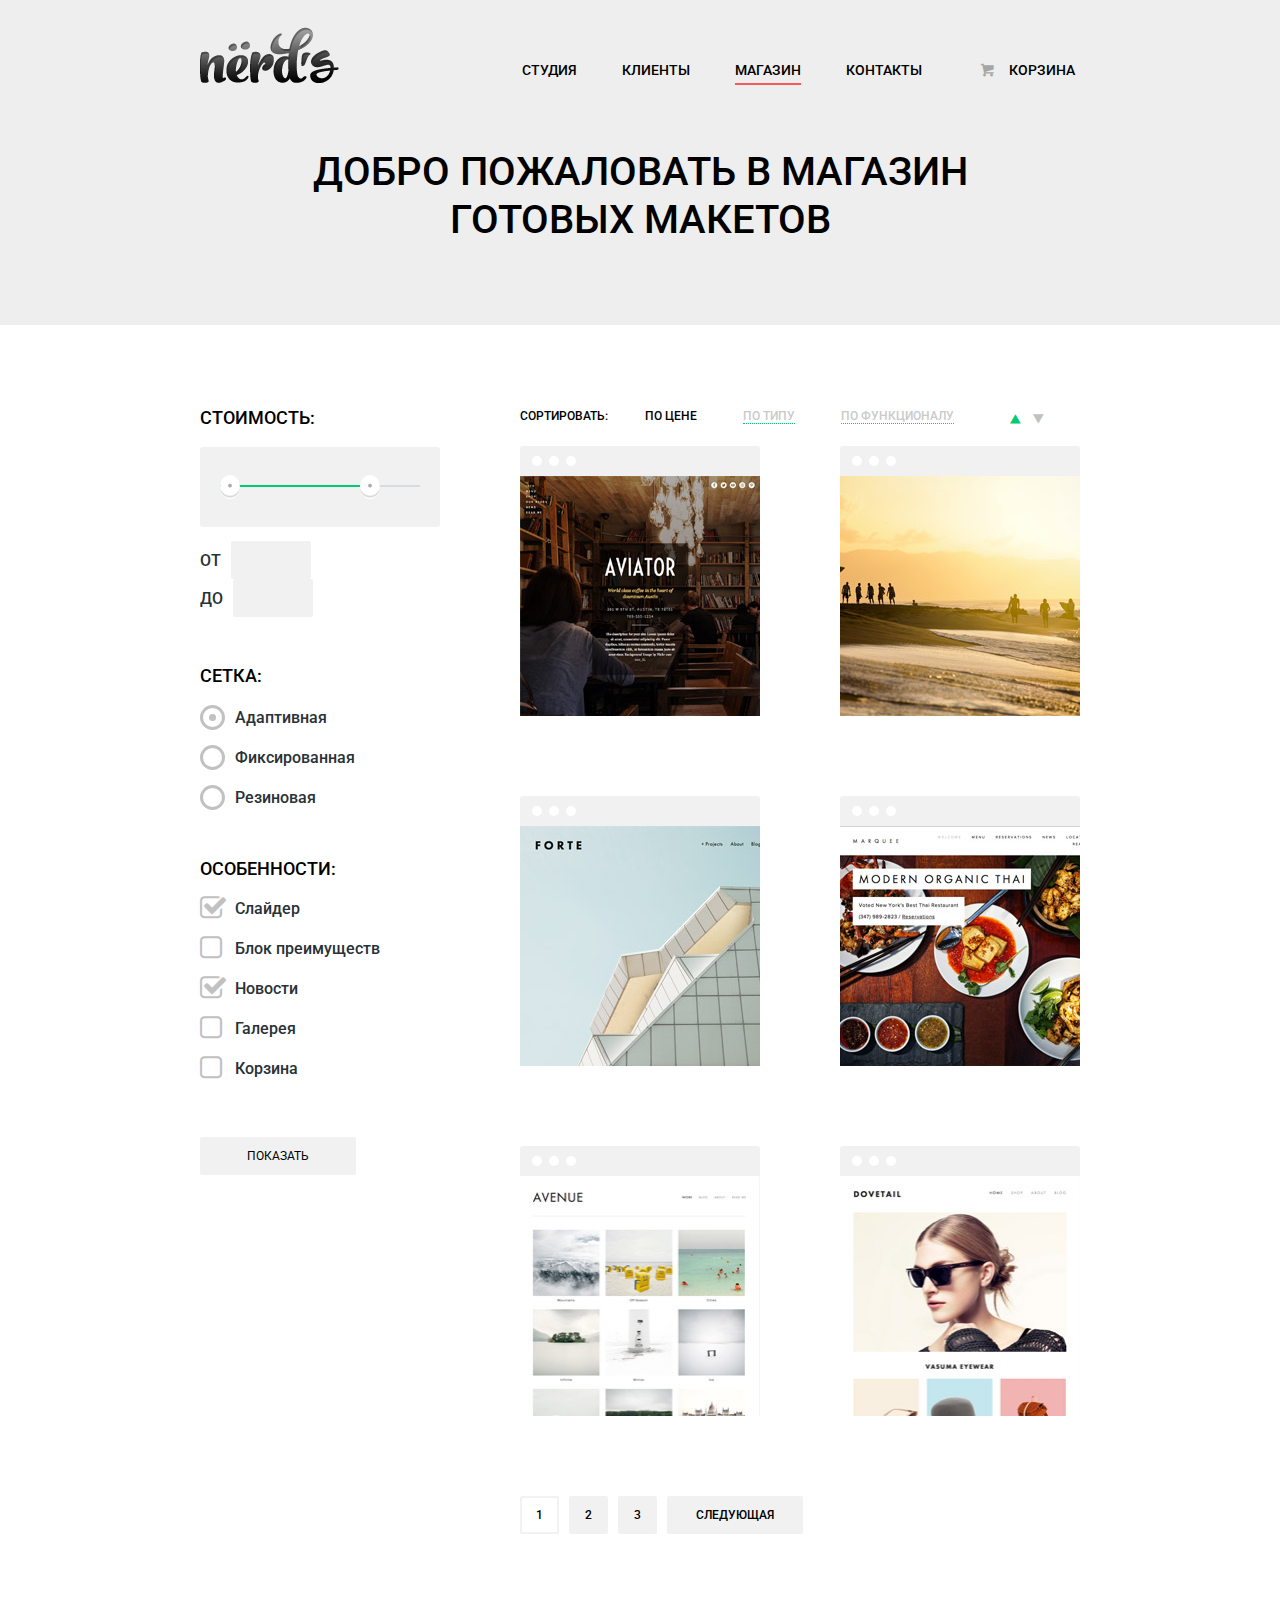
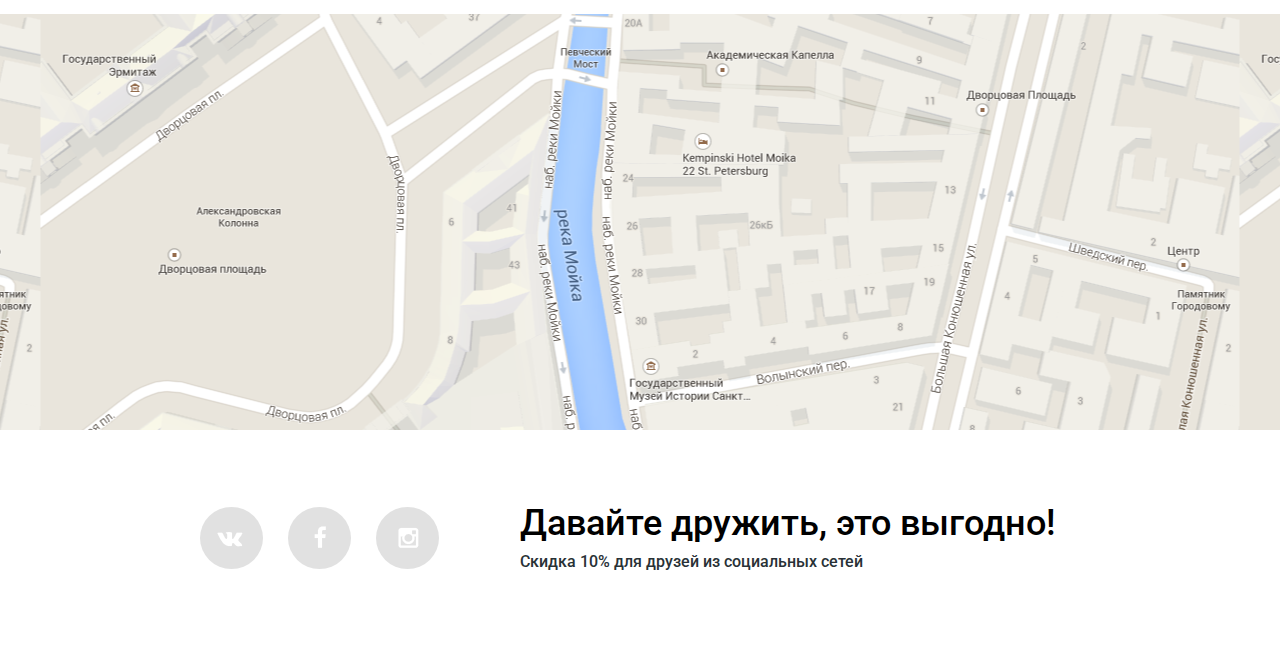
==== commit a9ba54d0: "Fixed map, fixed links" ====
--- a/catalog.html
+++ b/catalog.html
@@ -23,14 +23,14 @@
             </ul>
 
             <ul class="main-nav__items">
-                <li class="main-nav__item  main-nav__item--active">
-                    <span>Студия</span>
+                <li class="main-nav__item">
+                    <a href="index.html">Студия</a>
                 </li>
                 <li class="main-nav__item">
                     <a href="#">Клиенты</a>
                 </li>
-                <li class="main-nav__item">
-                    <a href="catalog.html">Магазин</a>
+                <li class="main-nav__item  main-nav__item--active">
+                    <span>Магазин</span>
                 </li>
                 <li class="main-nav__item">
                     <a href="#">Контакты</a>
@@ -244,10 +244,7 @@
     </section>
 </main>
 
-
-<div class="map">
-    <img src="images/map.png" alt="Map address" height="416" width="1199">
-</div>
+<div class="map"></div>
 
 <footer class="page-footer">
     <div class="container clearfix">
--- a/css/style.css
+++ b/css/style.css
@@ -12,8 +12,8 @@
 [class*=" icon-"]::before {
     display: inline-block;
     width: 1em;
-    margin-right: 0em;
-    margin-left: 0em;
+    margin-right: 0;
+    margin-left: 0;
 
     font-weight: normal;
     line-height: 1em;
@@ -74,19 +74,16 @@
     padding-top: 27px;
     padding-bottom: 1px;
     background-color: #eee;
-    outline: 2px solid red;
 }
 
 .main-nav{
     margin-bottom: 43px;
-    outline: 2px solid blue;
 }
 
 .main-nav__logo{
     float: left;
     height: 56px;
     width: 139px;
-    outline: 2px solid red;
 }
 
 .main-nav__logo img{
@@ -101,7 +98,6 @@
     padding: 0;
     list-style: none;
     font-size: 0;
-    outline: 2px solid blue;
 }
 
 .main-nav__item{
@@ -122,7 +118,6 @@
     text-transform: uppercase;
     color: #000;
     text-decoration: none;
-    outline: 2px solid blue;
 }
 
 
@@ -143,7 +138,6 @@
     text-transform: uppercase;
     color: #000;
     text-decoration: none;
-    outline: 2px solid blue;
 }
 
 .main-nav__item--active span::after,
@@ -163,7 +157,6 @@
     margin: 28px 0 0 0;
     padding: 0;
     list-style: none;
-    outline: 2px solid blue;
 }
 
 .main-nav__item{
@@ -179,7 +172,6 @@
     text-transform: uppercase;
     color: #000;
     text-decoration: none;
-    outline: 2px solid blue;
 }
 
 .main-nav__user-item a:hover {
@@ -211,8 +203,6 @@
 .slider{
     position: relative;
     min-height: 310px;
-    overflow: hidden;
-    outline: 2px solid yellow;
 }
 
 .slide__title{
@@ -260,10 +250,10 @@
 }
 
 .slide{
-    position: absolute;
+    position: relative;
     width: 480px;
-    padding-right: 400px;
-    opacity: 0;
+    padding: 1px 400px 80px 0;
+    display: none;
 }
 
 .slide__one{
@@ -280,18 +270,16 @@
 
 
 .slider__input:checked + .slide{
-    opacity: 1;
+    display: block;
 }
 
 
 .slider-toggles{
     position: absolute;
-    top: 205px;
+    bottom: 95px;
+    left: 406px;
     height: 10px;
-    left: 406px;
-    z-index: 120;
     font-size: 0;
-    outline: 2px solid red;
 }
 
 .slider__toggle{
@@ -330,7 +318,6 @@
 main{
     padding-top: 78px;
     padding-bottom: 85px;
-    outline: 2px solid red;
 }
 
 .page-inner main{
@@ -344,14 +331,12 @@
     padding-bottom: 80px;
     margin-bottom: 58px;
     border-bottom: 2px solid #eeeeee;
-    outline: 2px solid blue;
 }
 
 .feature__item{
     float: left;
     width: 240px;
     margin-right: 80px;
-    outline: 2px solid yellow;
 }
 
 .feature__item:last-child{
@@ -394,18 +379,56 @@
     width: 140px;
 }
 
-.btn--sites{
-    background-color: #fb565a;;
+.btn--sites,
+.btn--sites-disabled{
+    background-color: #fb565a;
+}
+
+.btn--sites:hover{
+    background-color: #d6494d;
+}
+
+.btn--sites:active{
+    background-color: #b63538;
 }
 
 .btn--apps{
     background-color: #00ca74;
 }
 
+.btn--apps:hover{
+    background-color: #01a25e;
+}
+
+.btn--apps:active{
+    background-color: #009053;
+}
+
 .btn--presentation{
     background-color: #efc84a;
 }
-
+.btn--presentation:hover{
+    background-color: #d6ae2c;
+}
+.btn--presentation:active{
+    background-color: #c09b24;
+}
+
+.btn--sites:active,
+.btn--apps:active,
+.btn--presentation:active{
+    box-shadow: inset 0 3px 0 rgba(0,0,0,.15);
+}
+
+.btn--sites:disabled,
+.btn--sites-disabled,
+.btn--apps:disabled,
+.btn--apps-disabled,
+.btn--presentation:disabled,
+.btn--presentation-disabled{
+    opacity: .3;
+    cursor: default;
+}
 
 /*index-content*/
 
@@ -415,7 +438,6 @@
 
 .content-column{
     margin-bottom: 28px;
-    outline: 2px solid blue;
 }
 
 .content-column__left{
@@ -444,7 +466,7 @@
     color: #283136;
     font-family: "Roboto", "Arial", sans-serif;
     font-weight: 500;
-    margin: 0 0 17px 0;
+    margin: 17px 0;
     padding: 0;
 }
 
@@ -495,12 +517,12 @@
     padding-bottom: 23px;
 }
 
-.working-conditions--left{
+.working-conditions__left{
     width: 560px;
     float: left;
 }
 
-.working-conditions--right{
+.working-conditions__right{
     width: 240px;
     float: right;
 }
@@ -593,22 +615,15 @@
 
 /*------------map--------------*/
 .map{
-    min-height: 416px;
-    margin: 0 auto;
-    position: relative;
-}
-
-.map img{
-    position: absolute;
-    top: 0;
-    left: 0;
-    margin-left: -96px;
+    width: 100%;
+    height: 416px;
+    background-image: url("../images/map.png");
+    background-position: center;
 }
 
 /*------------footer--------------*/
 .page-footer{
     padding: 75px 0;
-    outline: 2px solid red;
 }
 
 .footer-social{
@@ -697,7 +712,6 @@
 .options{
     float: left;
     width: 240px;
-    outline: 2px solid yellow;
 }
 .option{
     border: 0;
@@ -768,7 +782,6 @@
 .option__range-borders{
     width: 240px;
     font-size: 0;
-    outline: 2px solid yellow;
 }
 
 .option__range-borders label{
@@ -987,7 +1000,6 @@
     min-height: 1140px;
     width: 560px;
     font-size: 0;
-    outline: 2px solid yellow;
 }
 
 .sort{
@@ -1278,95 +1290,129 @@
     padding-bottom: 67px;
 }
 
-/*=====================Inputs=================*/
-/*---------------------Sprites----------------*/
-/*
-input[type="checkbox"]{
+/*----------------Modal-content-----------------*/
+.modal-content{
     display: none;
-}
-
-input[type="checkbox"] + label{
-    position: relative;
-    padding-left: 30px;
-    line-height: 23px;
-    cursor: pointer;
-}
-
-input[type="checkbox"] + label::before{
+    position: fixed;
+    top: 50%;
+    left: 50%;
+    z-index: 20;
+
+    height: 316px;
+    width: 460px;
+    margin-top: -208px;
+    margin-left: -315px;
+    padding: 51px 90px 49px 80px;
+    background-color: #fff;
+    box-shadow: 0 20px 40px rgba(0,1,1, .75);
+}
+
+.modal-content__close{
+    position: absolute;
+    top: 6px;
+    right: 6px;
+
+    width: 42px;
+    height: 42px;
+
+    font-size: 0;
+    border-radius: 50%;
+    background-color: #fb565a;
+    border: none;
+    outline: none;
+}
+
+.modal-content__close::before,
+.modal-content__close::after {
     content: "";
     position: absolute;
+    left: 8px;
+    top: 18px;
+
+    width: 26px;
+    height: 6px;
+    background-color: #fff;
+}
+
+.modal-content__close::before{
+    transform: rotate(45deg);
+}
+
+.modal-content__close::after {
+    transform: rotate(-45deg);
+}
+
+.modal-content__form{
+    font-size: 0;
+}
+
+.modal-content__items{
+    display: inline-block;
+    width: 220px;
+    margin-bottom: 20px;
+
+}
+
+.modal-content__items--left{
+    margin-right: 20px;
+}
+
+.modal-content__field-title{
+    margin-bottom: 9px;
+    display: block;
+    line-height: 18px;
+    font-size: 16px;
+    color: #000;
+}
+
+.modal-content__item input[type="text"]{
+    width: 186px;
+    padding: 10px 15px;
+
+    font-family: 'Roboto', 'Arial', sans-serif;
+    color: #000;
+    line-height: 18px;
+    font-size: 12px;
+    font-weight: 500;
+    text-transform: uppercase;
+    border: 2px solid #d7dcde;
+    border-radius: 2px;
+    outline: 0;
+}
+
+.modal-content__item textarea{
+    width: 100%;
+    min-height: 110px;
+    box-sizing: border-box;
+    padding: 10px 15px;
+    margin-bottom: 48px;
+
+    font-family: 'Roboto', 'Arial', sans-serif;
+    color: #000;
+    line-height: 18px;
+    font-size: 12px;
+    font-weight: 500;
+    text-transform: uppercase;
+    border: 2px solid #d7dcde;
+    border-radius: 2px;
+    outline: 0;
+}
+
+.btn--max_width{
+    width: 100%;
+    color: #fff;
+    background-color: #fb565a;
+}
+
+/*-----------------Overlay-------------*/
+.modal-overlay{
+    display: none;
+    position: fixed;
     top: 0;
     left: 0;
-    display: block;
-    width: 27px;
-    height: 23px;
-    background: url(../images/sprites/spritesheet.png) no-repeat -2px -29px;
-}
-
-input[type="checkbox"]:checked + label::before{
-    background: url(../images/sprites/spritesheet.png) no-repeat -2px -2px;
-}
-
-
-
-.sprite {
-    background-image: url(spritesheet.png);
-    background-repeat: no-repeat;
-    display: block;
-}
-
-.sprite--icon-check-on-copy {
-    width: 27px;
-    height: 23px;
-    background-position: -2px -2px;
-}
-
-.sprite-icon-check-off-copy {
-    width: 23px;
-    height: 23px;
-    background-position: -2px -29px;
-}
-
-.sprite-icon-circle {
-    width: 25px;
-    height: 25px;
-    background-position: -2px -56px;
-}
-
-.sprite-icon-circle-dot {
-    width: 25px;
-    height: 25px;
-    background-position: -2px -85px;
-}
-
-*/
-
-/*--------------Icon fonts-------------*/
-/*
-input[type="checkbox"]{
-    display: none;
-}
-
-
-input[type="checkbox"] + label{
-  line-height: 23px;
-}
-
-input[type="checkbox"] + label::before{
-    display: inline-block;
-    vertical-align: top;
-    width: 27px;
-    margin-right: 0;
-    line-height: 23px;
-    font-family: "symbols-nerds";
-    font-size: 23px;
-    content: "\2610";
-    color: #c1c1c1;
-}
-*/
-/*
-input[type="checkbox"]:checked + label::before{
-    content: "\2611";
-}
-
-*/+    z-index: 10;
+
+    width: 100%;
+    height: 100%;
+    background-color: rgba(0,0,0, .3);
+}